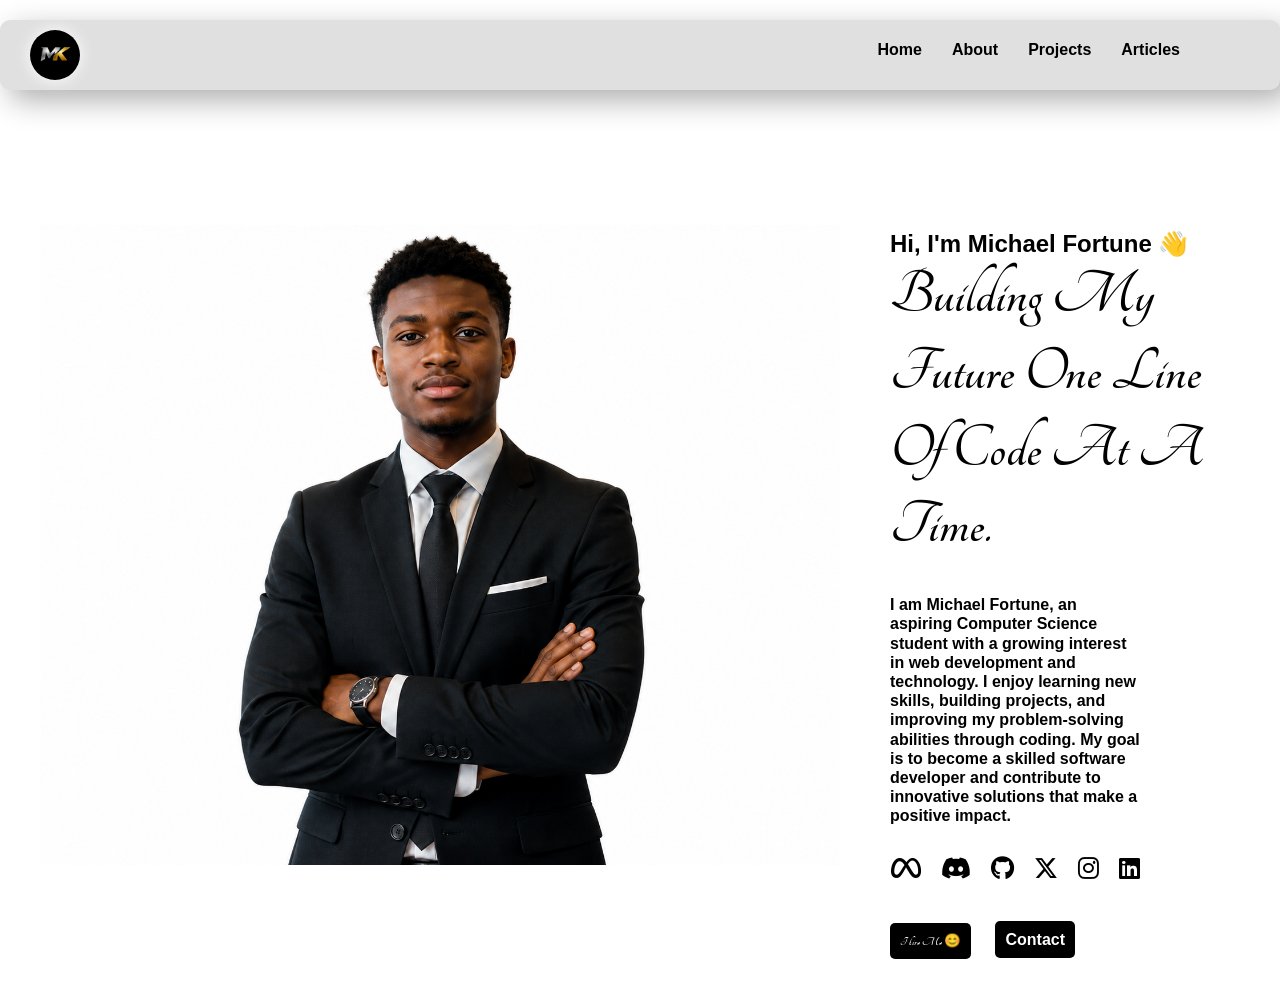
==== index/index.html @ d4b3defd "michael" ====
<!DOCTYPE html>
<html lang="en">
<head>
    <meta charset="UTF-8">
    <meta name="viewport" content="width=device-width, initial-scale=1.0">
    <title>MK</title>
    <link rel="stylesheet" href="styles/Index.css">
    <link rel="stylesheet" href="https://fonts.googleapis.com/css?family=Tangerine">
    <link rel="stylesheet" href="https://cdnjs.cloudflare.com/ajax/libs/font-awesome/6.5.2/css/all.min.css">
    <!-- <style>scroll-behaviour:smooth
    </style> -->
    <!-- <script>script.js</script> -->
</head>
<body>
    <nav>
        <img src="images/mk.png" alt="Logo">
        <!-- <audio id="myAudio" src="chi.mp3" autoplay loop controls></audio> -->
         <ul class="left">
                        <li><a href="/index.html">Home</a></li>            
                        <li><a href="/index3.html">About</a></li>
            <li><a href="/index1.html">Projects</a></li>
            <li><a href="/index4.html">Articles</a></li>
        </ul>
    </nav>
        <section class="hero">
            <img src="images/ct.png" alt="image">
            <div>
                <h2>Hi, I'm Michael Fortune 👋</h2>
            <h1>Building My Future One Line Of Code At A Time.</h1>
            <p>I am Michael Fortune, an aspiring Computer Science student with a growing interest in web development and
                technology. I enjoy learning new skills, building projects, and improving my problem-solving abilities
                through coding.
                My goal is to become a skilled software developer and contribute to innovative solutions that make a
                positive impact.
            </p>
            <ul class="sec">
        <li><i class="fa-brands fa-meta"></i></li></li>
    <li><i class="fa-brands fa-discord"></i></li>
    <li><i class="fa-brands fa-github"></i></li>
        <li><i class="fa-brands fa-x-twitter"></i></li>
    <li><i class="fa-brands fa-instagram"></i></li>
    <li><i class="fa-brands fa-linkedin"></i></li>
</ul>
            <div>
                <button>Hire Me 😊</button> <span><a href="/contact.html">Contact</a></span>
            </div>
            </div>
        </section>
        <!-- <footer> -->
            <!-- <button>Hire Me</button> -->
        <!-- </footer> -->
        <!-- <footer> -->
            <!-- <p>&copy; 2026 M K. All rights reserved.</p> -->
         <!-- </footer> -->

</body>

</html>
---- index/styles/Index.css ----
*{ 
  margin: 0;
  padding: 0;
  box-sizing: border-box;
}
body{
  background-color:#FEFDFD;
  color: black;
  font-family:Verdana, sans-serif;
  /* box-shadow:inset 10px 10px 24px ; */
}
nav{
  margin-top: 20px;
  display: flex;
 justify-content:space-between;
  align-items: center;
  background: #e0e0e0;
border-radius: 10px;
box-shadow: 10px 10px 30px #adadad,
            -20px -20px 40px #ffffff;
}
nav img{
   width: 50px;
    height:auto ;
    background-color: rgb(0, 0, 0);
    border-radius: 50%;
    margin: 10px;
    margin-left: 30px;
     filter: drop-shadow(0 0 8px rgb(255, 255, 255));
    
}
nav .left{
  display: flex;
  justify-content: center;
  align-items: center;
  list-style: none;
  gap: 30px;
  padding-left:100px ;
  font-weight: bolder;
}
nav .left li a{
  transition: 0.3s;
}
nav .left li a{
  color: black;
  text-decoration: none;
}
nav .left li a:hover{
   color: grey;
  cursor: pointer;
}
.hero .sec{
  padding-right: 100px;
  font-size: 1.5rem;
  display: flex;
  justify-content: center;
  align-items: center;
  list-style: none;
  gap: 20px;
margin-top: 30px;
}
.hero .sec li {
  color: black;
}

.hero .sec li i {
  transition: 0.3s ease-in;
}

.hero .sec li i:hover{
  background-color: rgb(1, 7, 12);
  border-radius: 30px;
  /* position: static; */
  color: white;
  padding: 7px;
}
.hero{
    display: flex;
    align-items: center;
    justify-content: center;
    gap: 50px;
    padding: 40px;
}
h2{
  margin-top: 100px;
}

.hero img{
    /* height: 30rem;
    width: 150%; */
    /* margin-left: 200px; */
    width: 500px;
    max-width: 100%;
    height: auto;
}


/* .hero{
    max-width: 600px;
} */
h1{
  display: inline-block;
  line-height: 1.4;
  font-family: 'tangerine', sans-serif;
    /* font-size: 4rem; */
    font-size:clamp(2rem, 5vw, 4rem);
}
.hero p{
    line-height: 1.4;
    /* margin-right: 100px; */
    font-weight: 600;
    /* margin-top: 30px; */
    max-width:600px;
  margin-top:30px;
} 
footer{
  padding-left: 50px;
}
 footer button{
    width: 100px;
    height:6rem ;
    background-color:black;
    border-radius: 50%;
    /* margin: 10px; */
    color: white; 
    font-weight: bold;  
    border: none;
}
.hero button{
  padding: 10px;
  /* width:100px ; */
  margin-top: 20px;
  border-radius: 5px;
  border: none;
  background-color: black;
  color: white;
  font-weight: bold;
  transition: 0.5s;
  margin-top: 40px;
  font-family: 'tangerine', sans-serif;
}
.hero button:hover{
  /* background-color: rgb(30, 29, 29); */
  transform: scale(1.2);
  cursor: pointer;
  color: rgb(255, 255, 255);
}
.hero span{
margin: 20px;
margin-top: 40px;

}
@media (max-width:492px) {
  nav{
   flex-direction: column;
    gap: 15px;
    padding: 15px; ;
    max-width: 100%;
    width: 450px;
  }
  }
  nav .logo{
    display: flex;
    align-items: center;
    justify-content: space-between;
    /* padding-bottom: 20px; */  
  }
  .hero img{
    width: 50rem;
    height: 100%;
  }
  .hero{
    display: flex;
    align-items: center;
    justify-content: center;
    gap: 50px;
    flex-direction: row;
    /* padding: 40px; */
  }
  h1{
    display: flex;
    justify-content: center;
    align-items: center;
    line-height: 1.2;
  }
  .hero p{
    /* display: flex;
    justify-content: center;
    align-items: center; */
    line-height: 1.2;
    margin-right: 100px;
    font-weight: 600;
    margin-top: 30px;
  }
  nav ul{
     display: flex;
     justify-content: center;
     align-items: center;
     display:inline-flex;
     justify-content:center;
     padding-bottom: 10px;
     padding-right: 100px;
    
  }

@media (max-width: 768px){
  .hero{
    flex-direction: column;
    text-align: center;
  }
  .hero img{
    width: 200px;
    height: 200px;
  }
}
@media (prefers-color-scheme: light) {
  body{
    background-color: white;
  }
}
div span a{
  text-decoration: none;
  color: black;
  font-weight: bold;
  background-color: black;
  color: white;
  padding: 10px;
  border-radius: 5px;
}
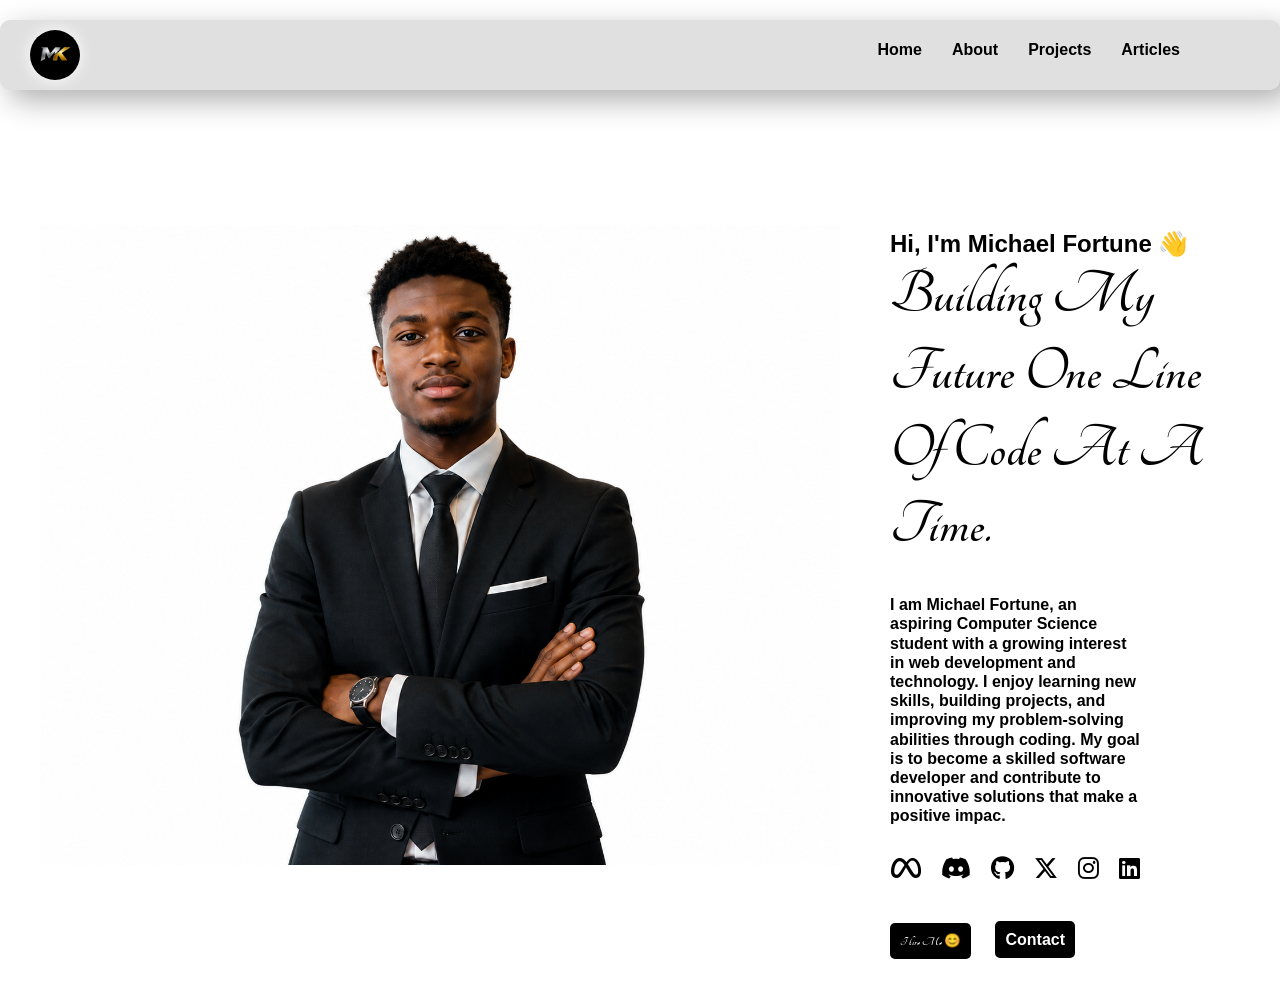
==== commit d4e3be51: "michael" ====
--- a/index/index.html
+++ b/index/index.html
@@ -31,7 +31,7 @@
                 technology. I enjoy learning new skills, building projects, and improving my problem-solving abilities
                 through coding.
                 My goal is to become a skilled software developer and contribute to innovative solutions that make a
-                positive impact.
+                positive impac.
             </p>
             <ul class="sec">
         <li><i class="fa-brands fa-meta"></i></li></li>
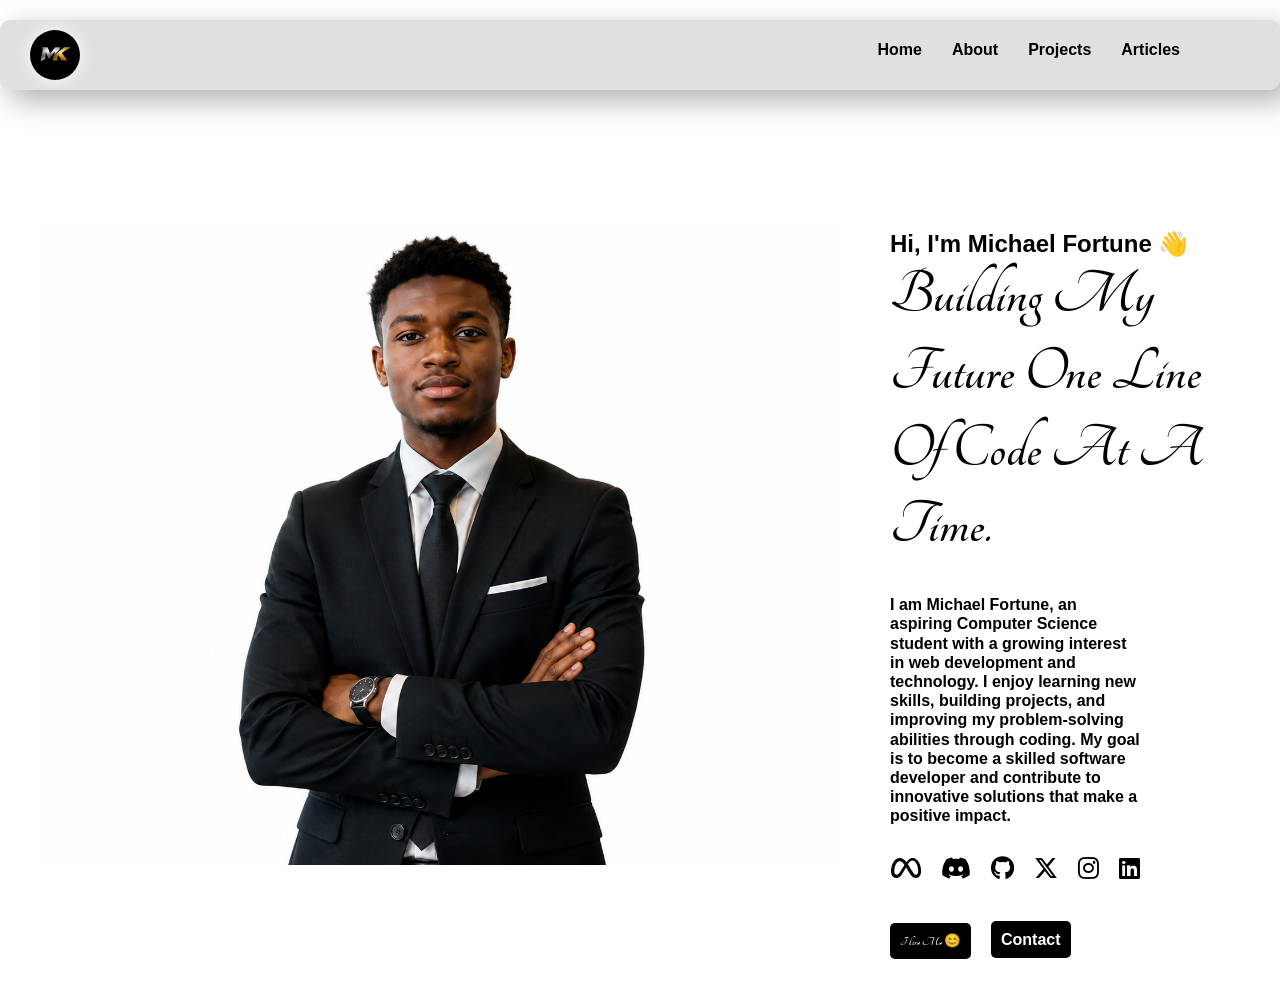
==== commit 4e8a7b93: "michael" ====
--- a/index/index.html
+++ b/index/index.html
@@ -31,7 +31,7 @@
                 technology. I enjoy learning new skills, building projects, and improving my problem-solving abilities
                 through coding.
                 My goal is to become a skilled software developer and contribute to innovative solutions that make a
-                positive impac.
+                positive impact.
             </p>
             <ul class="sec">
         <li><i class="fa-brands fa-meta"></i></li></li>
@@ -42,7 +42,7 @@
     <li><i class="fa-brands fa-linkedin"></i></li>
 </ul>
             <div>
-                <button>Hire Me 😊</button> <span><a href="/contact.html">Contact</a></span>
+                <button>Hire Me 😊</button><span><a href="index2.html">Contact</a></span>
             </div>
             </div>
         </section>
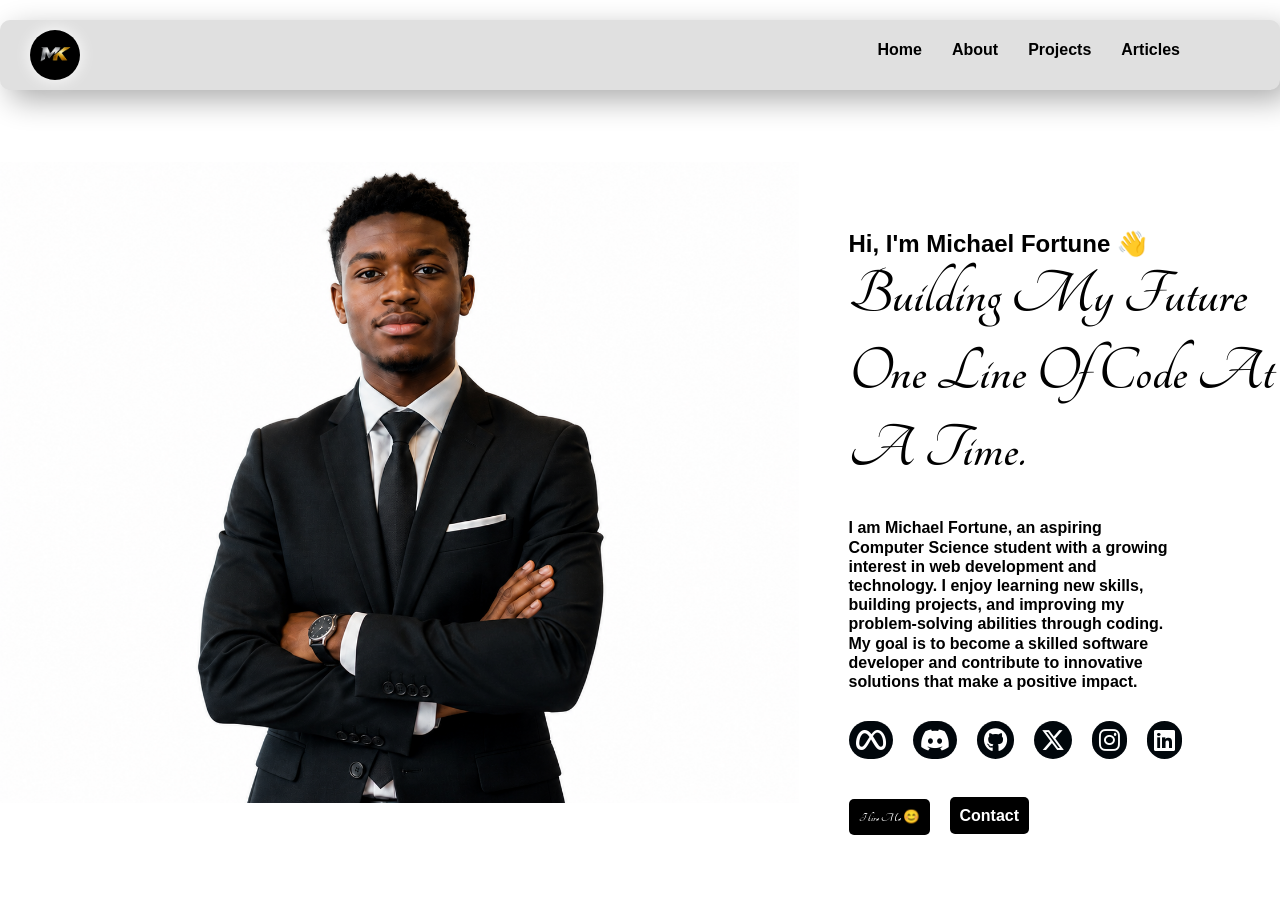
==== commit 0ff43597: "michael" ====
--- a/index/index.html
+++ b/index/index.html
@@ -16,10 +16,10 @@
         <img src="images/mk.png" alt="Logo">
         <!-- <audio id="myAudio" src="chi.mp3" autoplay loop controls></audio> -->
          <ul class="left">
-                        <li><a href="/index.html">Home</a></li>            
-                        <li><a href="/index3.html">About</a></li>
-            <li><a href="/index1.html">Projects</a></li>
-            <li><a href="/index4.html">Articles</a></li>
+                        <li><a href="index.html">Home</a></li>            
+                        <li><a href="index3.html">About</a></li>
+            <li><a href="index1.html">Projects</a></li>
+            <li><a href="index4.html">Articles</a></li>
         </ul>
     </nav>
         <section class="hero">
--- a/index/styles/Index.css
+++ b/index/styles/Index.css
@@ -60,19 +60,19 @@
 margin-top: 30px;
 }
 .hero .sec li {
-  color: black;
-}
-
-.hero .sec li i {
-  transition: 0.3s ease-in;
-}
-
-.hero .sec li i:hover{
+  color: white;
+  padding: 7px;
   background-color: rgb(1, 7, 12);
   border-radius: 30px;
-  /* position: static; */
-  color: white;
-  padding: 7px;
+  display: flex;
+  justify-content: center;
+  align-items: center;
+  transition: 0.5s;
+}
+
+
+.hero .sec li:hover{
+transform: scale(1.4);
 }
 .hero{
     display: flex;
@@ -203,14 +203,40 @@
     
   }
 
-@media (max-width: 768px){
+@media (max-width: 500px){
+  nav{
+    margin-left: 33px;
+    flex-direction: row;
+    display: flex;
+    justify-content: center;
+    align-items: center;
+
+  }
+  nav .left{
+  font-size: 20px;
+  display: flex;
+  justify-content: center;
+  }
+  nav .logo{
+    display: flex;
+    justify-content: flex-start;
+    align-self: flex-start;
+  }
+
   .hero{
-    flex-direction: column;
-    text-align: center;
+    display: flex;
+    justify-content: center;
+    align-items: center;
+    margin: auto;
   }
   .hero img{
-    width: 200px;
-    height: 200px;
+    width: 400px;
+    height: 300px;
+    display: flex;
+    padding-left: 30px;
+  }
+  .hero p{
+     display: inline-block
   }
 }
 @media (prefers-color-scheme: light) {
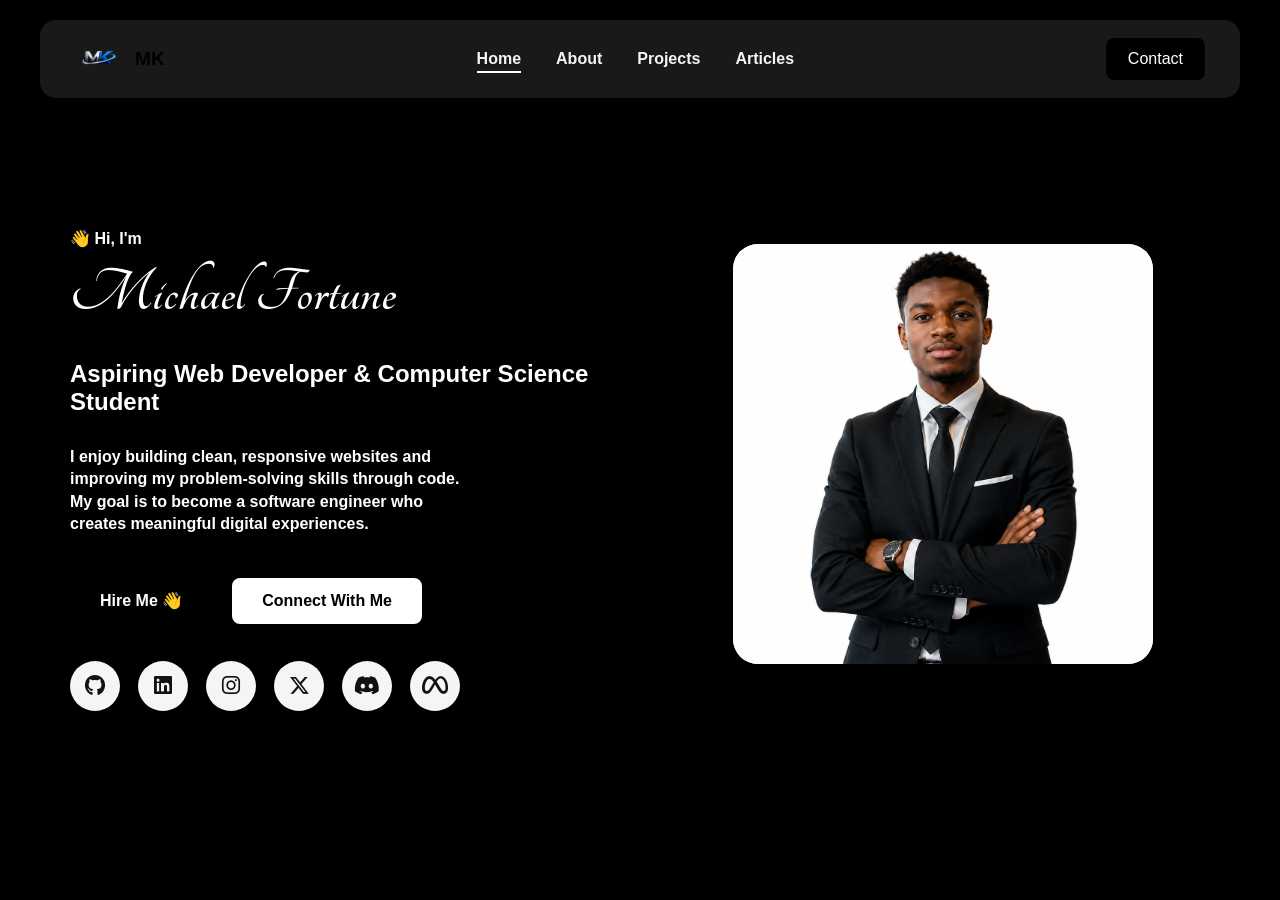
==== commit 24684a05: "michael" ====
--- a/index/index.html
+++ b/index/index.html
@@ -12,47 +12,73 @@
     <!-- <script>script.js</script> -->
 </head>
 <body>
-    <nav>
-        <img src="images/mk.png" alt="Logo">
-        <!-- <audio id="myAudio" src="chi.mp3" autoplay loop controls></audio> -->
-         <ul class="left">
-                        <li><a href="index.html">Home</a></li>            
-                        <li><a href="index3.html">About</a></li>
-            <li><a href="index1.html">Projects</a></li>
-            <li><a href="index4.html">Articles</a></li>
-        </ul>
-    </nav>
-        <section class="hero">
-            <img src="images/ct.png" alt="image">
-            <div>
-                <h2>Hi, I'm Michael Fortune 👋</h2>
-            <h1>Building My Future One Line Of Code At A Time.</h1>
-            <p>I am Michael Fortune, an aspiring Computer Science student with a growing interest in web development and
-                technology. I enjoy learning new skills, building projects, and improving my problem-solving abilities
-                through coding.
-                My goal is to become a skilled software developer and contribute to innovative solutions that make a
-                positive impact.
-            </p>
-            <ul class="sec">
-        <li><i class="fa-brands fa-meta"></i></li></li>
-    <li><i class="fa-brands fa-discord"></i></li>
-    <li><i class="fa-brands fa-github"></i></li>
-        <li><i class="fa-brands fa-x-twitter"></i></li>
-    <li><i class="fa-brands fa-instagram"></i></li>
-    <li><i class="fa-brands fa-linkedin"></i></li>
+   <nav class="navbar">
+
+    <a href="index.html" class="logo">
+        <img src="images/mk2.png" alt="MK Logo">
+        <span>MK</span>
+    </a>
+
+    <ul class="nav-links">
+        <li><a href="index.html" class="active">Home</a></li>
+        <li><a href="index3.html">About</a></li>
+        <li><a href="index1.html">Projects</a></li>
+        <li><a href="index4.html">Articles</a></li>
+    </ul>
+
+    <a href="index2.html" class="nav-btn">
+        Contact
+    </a>
+
+</nav>
+       <section class="hero">
+
+    <div class="hero-content">
+
+        <p class="greeting">👋 Hi, I'm</p>
+
+        <h1>Michael Fortune</h1>
+
+        <h2>Aspiring Web Developer & Computer Science Student</h2>
+
+        <p class="description">
+            I enjoy building clean, responsive websites and improving my
+            problem-solving skills through code. My goal is to become a
+            software engineer who creates meaningful digital experiences.
+        </p>
+
+        <div class="hero-buttons">
+    <a href="index2.html" class="btn btn-primary">
+        Hire Me 👋
+    </a>
+
+    <a href="index2.html" class="btn btn-outline">
+        Connect With Me
+    </a>
+</div>
+
+      <ul class="social-links">
+    <li><a href="#"><i class="fa-brands fa-github"></i></a></li>
+    <li><a href="#"><i class="fa-brands fa-linkedin"></i></a></li>
+    <li><a href="#"><i class="fa-brands fa-instagram"></i></a></li>
+    <li><a href="#"><i class="fa-brands fa-x-twitter"></i></a></li>
+    <li><a href="#"><i class="fa-brands fa-discord"></i></a></li>
+    <li><a href="#"><i class="fa-brands fa-meta"></i></a></li>
 </ul>
-            <div>
-                <button>Hire Me 😊</button><span><a href="index2.html">Contact</a></span>
-            </div>
-            </div>
-        </section>
-        <!-- <footer> -->
-            <!-- <button>Hire Me</button> -->
-        <!-- </footer> -->
-        <!-- <footer> -->
-            <!-- <p>&copy; 2026 M K. All rights reserved.</p> -->
-         <!-- </footer> -->
 
+    </div>
+
+    <div class="hero-image">
+
+        <div class="image-card">
+            <img src="images/ct.png" alt="Michael Fortune">
+        </div>
+
+    </div>
+
+</section>
+
+</section>
 </body>
 
 </html>
--- a/index/styles/Index.css
+++ b/index/styles/Index.css
@@ -4,245 +4,296 @@
   box-sizing: border-box;
 }
 body{
-  background-color:#FEFDFD;
-  color: black;
+  background-color: black;
+  color: white;
   font-family:Verdana, sans-serif;
-  /* box-shadow:inset 10px 10px 24px ; */
-}
-nav{
+}
+.navbar{
+    max-width:1200px;
+    margin:20px auto;
+    padding:15px 35px;
+
+    display:flex;
+    justify-content:space-between;
+    align-items:center;
+
+    background:rgb(26, 25, 25);
+    border-radius:16px;
+    box-shadow:0 8px 25px rgba(0,0,0,.08);
+
+}
+
+.logo{
+    display:flex;
+    align-items:center;
+    gap:12px;
+
+    text-decoration:none;
+    color:black;
+    font-weight:bold;
+
+    font-size:1.2rem;
+
+}
+
+.logo img{
+    width:48px;
+    height:48px;
+    border-radius:50%;
+
+}
+
+.nav-links{
+    display:flex;
+    gap:35px;
+}
+
+.nav-links li {
+  list-style: none;
+}
+
+
+.nav-links a{
+    text-decoration:none;
+    color:#f5f5f5;
+    font-weight:600;
+
+    transition:.3s;
+}
+
+.nav-links li a:hover{
+
+    color:blanchedalmond;
+
+}
+
+.nav-btn{
+    text-decoration:none;
+    color:white;
+    background:black;
+
+    padding:12px 22px;
+    border-radius:8px;
+    transition:.3s;
+
+}
+
+.nav-btn:hover{
+
+    transform:translateY(-2px);
+
+}
+
+.active{
+
+    color:black;
+
+    position:relative;
+
+}
+
+.active::after{
+    content:"";
+    position:absolute;
+    left:0;
+
+    bottom:-6px;
+    width:100%;
+    height:2px;
+
+    background:white
+
+}
+
+.hero{
+    max-width:1200px;
+    margin:auto;
+
+    display:flex;
+    justify-content:space-between;
+    align-items:center;
+
+    gap:70px;
+    padding:80px 30px;
+}
+
+.hero-content{
+    flex:1;
+}
+
+.hero-image{
+    flex:1;
+
+    display:flex;
+    justify-content:center;
+}
+
+.image-card{
+
+    width:420px;
+    height:420px;
+
+    border-radius:25px;
+
+    overflow:hidden;
+
+    background:#f8f8f8;
+
+    box-shadow:0 20px 50px rgba(0,0,0,.12);
+
+}
+
+.image-card img{
+
+    width:100%;
+    height:100%;
+
+    object-fit:cover;
+
+}
+.social-links{
+    display:flex;
+    align-items:center;
+    gap:18px;
+    list-style:none;
+    margin-top:35px;
+    padding:0;
+}
+
+.social-links a{
+    width:50px;
+    height:50px;
+
+    display:flex;
+    justify-content:center;
+    align-items:center;
+
+    border-radius:50%;
+    background:#f5f5f5;
+    color:#111;
+
+    text-decoration:none;
+    font-size:1.3rem;
+    transition:.3s ease;
+
+    box-shadow:0 8px 20px rgba(0,0,0,.08);
+}
+
+.social-links a:hover{
+    background:black;
+    color:white;
+    transform:translateY(-6px);
+
+    box-shadow:0 15px 25px rgba(0,0,0,.2);
+
+}
+
+
+h2{
   margin-top: 20px;
-  display: flex;
- justify-content:space-between;
-  align-items: center;
-  background: #e0e0e0;
-border-radius: 10px;
-box-shadow: 10px 10px 30px #adadad,
-            -20px -20px 40px #ffffff;
-}
-nav img{
-   width: 50px;
-    height:auto ;
-    background-color: rgb(0, 0, 0);
-    border-radius: 50%;
-    margin: 10px;
-    margin-left: 30px;
-     filter: drop-shadow(0 0 8px rgb(255, 255, 255));
-    
-}
-nav .left{
-  display: flex;
-  justify-content: center;
-  align-items: center;
-  list-style: none;
-  gap: 30px;
-  padding-left:100px ;
-  font-weight: bolder;
-}
-nav .left li a{
-  transition: 0.3s;
-}
-nav .left li a{
-  color: black;
-  text-decoration: none;
-}
-nav .left li a:hover{
-   color: grey;
-  cursor: pointer;
-}
-.hero .sec{
-  padding-right: 100px;
-  font-size: 1.5rem;
-  display: flex;
-  justify-content: center;
-  align-items: center;
-  list-style: none;
-  gap: 20px;
-margin-top: 30px;
-}
-.hero .sec li {
-  color: white;
-  padding: 7px;
-  background-color: rgb(1, 7, 12);
-  border-radius: 30px;
-  display: flex;
-  justify-content: center;
-  align-items: center;
-  transition: 0.5s;
-}
-
-
-.hero .sec li:hover{
-transform: scale(1.4);
-}
-.hero{
-    display: flex;
-    align-items: center;
-    justify-content: center;
-    gap: 50px;
-    padding: 40px;
-}
-h2{
-  margin-top: 100px;
-}
-
-.hero img{
-    /* height: 30rem;
-    width: 150%; */
-    /* margin-left: 200px; */
-    width: 500px;
-    max-width: 100%;
-    height: auto;
-}
-
-
-/* .hero{
-    max-width: 600px;
-} */
+}
+
+.contact-btn{
+
+    text-decoration:none;
+    background:black;
+    color:white;
+
+    padding:10px 18px;
+    border-radius:6px;
+    font-weight:bold;
+
+}
+
+
+
 h1{
   display: inline-block;
   line-height: 1.4;
   font-family: 'tangerine', sans-serif;
-    /* font-size: 4rem; */
     font-size:clamp(2rem, 5vw, 4rem);
 }
 .hero p{
     line-height: 1.4;
-    /* margin-right: 100px; */
     font-weight: 600;
-    /* margin-top: 30px; */
-    max-width:600px;
+    max-width:400px;
   margin-top:30px;
 } 
-footer{
-  padding-left: 50px;
-}
- footer button{
-    width: 100px;
-    height:6rem ;
-    background-color:black;
-    border-radius: 50%;
-    /* margin: 10px; */
-    color: white; 
-    font-weight: bold;  
-    border: none;
-}
-.hero button{
-  padding: 10px;
-  /* width:100px ; */
-  margin-top: 20px;
-  border-radius: 5px;
-  border: none;
-  background-color: black;
-  color: white;
-  font-weight: bold;
-  transition: 0.5s;
-  margin-top: 40px;
-  font-family: 'tangerine', sans-serif;
-}
-.hero button:hover{
-  /* background-color: rgb(30, 29, 29); */
-  transform: scale(1.2);
-  cursor: pointer;
-  color: rgb(255, 255, 255);
-}
-.hero span{
-margin: 20px;
-margin-top: 40px;
-
-}
-@media (max-width:492px) {
-  nav{
-   flex-direction: column;
-    gap: 15px;
-    padding: 15px; ;
-    max-width: 100%;
-    width: 450px;
-  }
-  }
-  nav .logo{
-    display: flex;
-    align-items: center;
-    justify-content: space-between;
-    /* padding-bottom: 20px; */  
-  }
-  .hero img{
-    width: 50rem;
-    height: 100%;
-  }
-  .hero{
-    display: flex;
-    align-items: center;
-    justify-content: center;
-    gap: 50px;
-    flex-direction: row;
-    /* padding: 40px; */
-  }
-  h1{
-    display: flex;
-    justify-content: center;
-    align-items: center;
-    line-height: 1.2;
-  }
-  .hero p{
-    /* display: flex;
-    justify-content: center;
-    align-items: center; */
-    line-height: 1.2;
-    margin-right: 100px;
-    font-weight: 600;
-    margin-top: 30px;
-  }
-  nav ul{
-     display: flex;
-     justify-content: center;
-     align-items: center;
-     display:inline-flex;
-     justify-content:center;
-     padding-bottom: 10px;
-     padding-right: 100px;
-    
-  }
-
-@media (max-width: 500px){
-  nav{
-    margin-left: 33px;
-    flex-direction: row;
-    display: flex;
-    justify-content: center;
-    align-items: center;
-
-  }
-  nav .left{
-  font-size: 20px;
-  display: flex;
-  justify-content: center;
-  }
-  nav .logo{
-    display: flex;
-    justify-content: flex-start;
-    align-self: flex-start;
-  }
-
-  .hero{
-    display: flex;
-    justify-content: center;
-    align-items: center;
-    margin: auto;
-  }
-  .hero img{
-    width: 400px;
-    height: 300px;
-    display: flex;
-    padding-left: 30px;
-  }
-  .hero p{
-     display: inline-block
-  }
-}
-@media (prefers-color-scheme: light) {
-  body{
-    background-color: white;
-  }
+.hero-buttons{
+    display:flex;
+    align-items:center;
+    gap:18px;
+    margin-top:40px;
+}
+
+.btn{
+    text-decoration:none;
+    padding:14px 30px;
+    border-radius:10px;
+    font-weight:600;
+    transition:.3s ease;
+    display:inline-block;
+}
+
+.btn-primary{
+    background:black;
+    color:white;
+}
+
+.btn-primary:hover{
+    background:#222;
+    transform:translateY(-3px);
+    box-shadow:0 12px 25px rgba(0,0,0,.2);
+}
+
+.btn-outline{
+    border:2px solid black;
+    color:black;
+    background:white;
+}
+
+.btn-outline:hover{
+    background:black;
+    color:white;
+    transform:translateY(-3px);
+}
+@media (max-width:500px){
+
+nav{
+    flex-direction:column;
+    gap:15px;
+    padding:15px;
+}
+
+nav .left{
+    flex-direction:column;
+    gap:15px;
+    padding:0;
+}
+
+.hero{
+    flex-direction:column;
+    text-align:center;
+    padding:20px;
+}
+
+.hero img{
+    width:100%;
+    max-width:300px;
+    height:auto;
+}
+
+.hero p{
+    margin:20px auto;
+    max-width:90%;
+}
+
+.hero .sec{
+    padding:0;
+    justify-content:center;
+    flex-wrap:wrap;
+}
+
 }
 div span a{
   text-decoration: none;
@@ -252,4 +303,45 @@
   color: white;
   padding: 10px;
   border-radius: 5px;
+}
+@media (max-width:768px){
+
+.hero-buttons{
+    justify-content:center;
+    flex-wrap:wrap;
+}
+
+.btn{
+    width:180px;
+    text-align:center;
+}
+
+.hero{
+
+    flex-direction:column-reverse;
+
+    text-align:center;
+
+    padding:50px 20px;
+
+}
+
+.image-card{
+
+    width:280px;
+    height:280px;
+
+}
+
+.hero-buttons{
+
+    justify-content:center;
+
+}
+
+.socials{
+
+    justify-content:center;
+
+}
 }
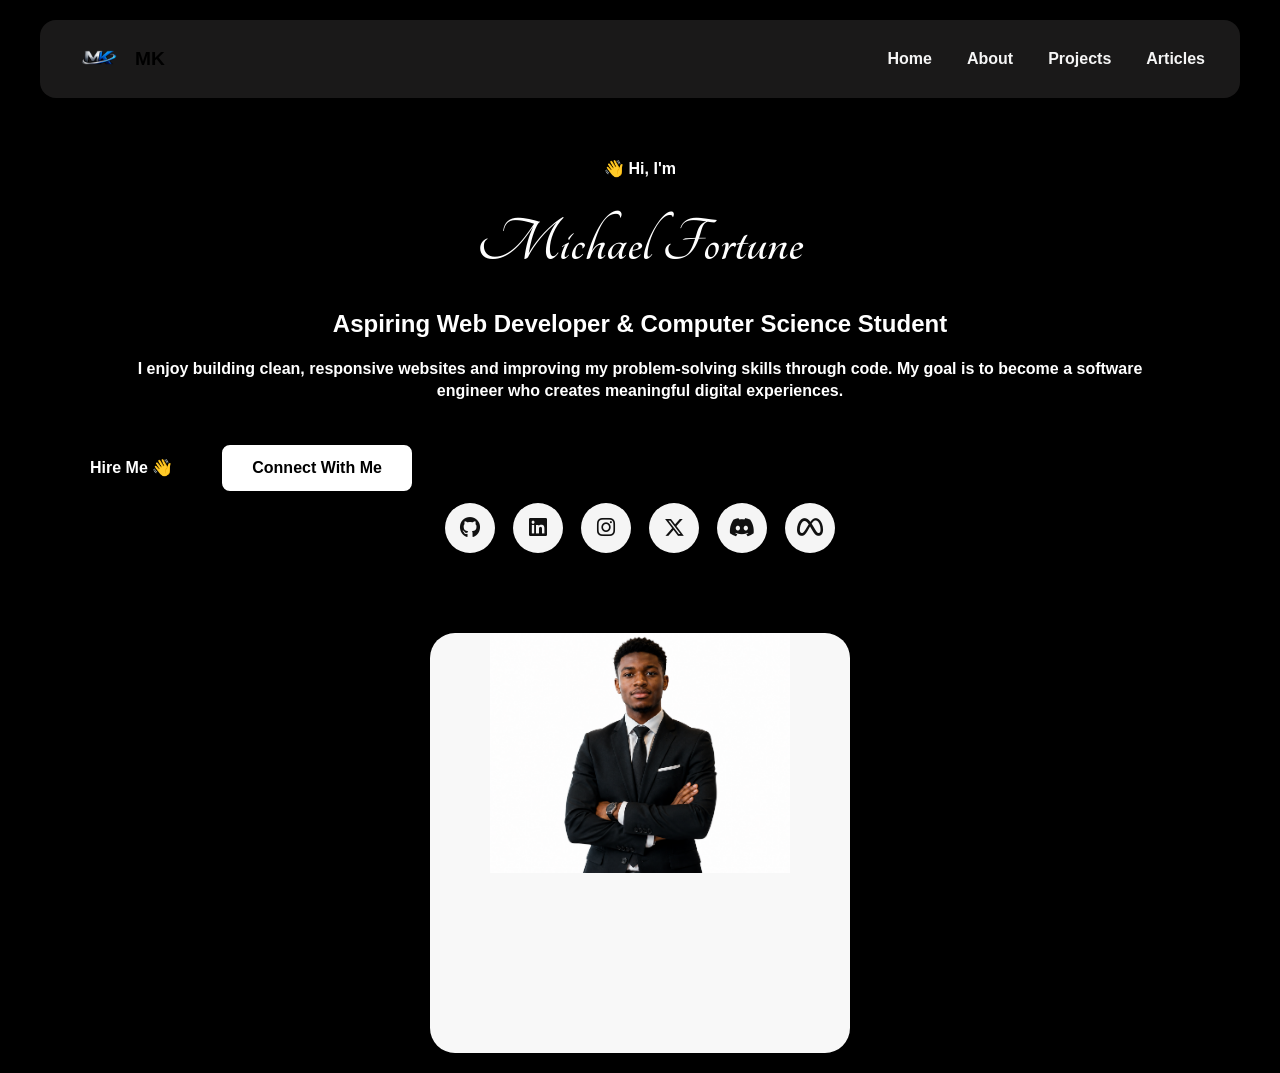
==== commit cb487167: "michael" ====
--- a/index/index.html
+++ b/index/index.html
@@ -7,38 +7,31 @@
     <link rel="stylesheet" href="styles/Index.css">
     <link rel="stylesheet" href="https://fonts.googleapis.com/css?family=Tangerine">
     <link rel="stylesheet" href="https://cdnjs.cloudflare.com/ajax/libs/font-awesome/6.5.2/css/all.min.css">
-    <!-- <style>scroll-behaviour:smooth
-    </style> -->
-    <!-- <script>script.js</script> -->
 </head>
 <body>
    <nav class="navbar">
 
-    <a href="index.html" class="logo">
+    <a href="#" class="logo">
         <img src="images/mk2.png" alt="MK Logo">
         <span>MK</span>
     </a>
 
-    <ul class="nav-links">
-        <li><a href="index.html" class="active">Home</a></li>
+    <ul class="nav-links" id="navLinks">
+        <li><a href="index.html">Home</a></li>
         <li><a href="index3.html">About</a></li>
         <li><a href="index1.html">Projects</a></li>
         <li><a href="index4.html">Articles</a></li>
     </ul>
 
-    <a href="index2.html" class="nav-btn">
-        Contact
-    </a>
+    <div class="menu" id="menu">
+        <i class="fa-solid fa-bars"></i>
+    </div>
 
 </nav>
        <section class="hero">
-
     <div class="hero-content">
-
         <p class="greeting">👋 Hi, I'm</p>
-
         <h1>Michael Fortune</h1>
-
         <h2>Aspiring Web Developer & Computer Science Student</h2>
 
         <p class="description">
@@ -79,6 +72,8 @@
 </section>
 
 </section>
+
+<script src="script.js"></script>
 </body>
 
 </html>
--- a/index/styles/Index.css
+++ b/index/styles/Index.css
@@ -102,6 +102,16 @@
     height:2px;
 
     background:white
+
+}
+
+.menu{
+
+    display:none;
+
+    font-size:1.6rem;
+
+    cursor:pointer;
 
 }
 
@@ -257,24 +267,49 @@
     color:white;
     transform:translateY(-3px);
 }
-@media (max-width:500px){
-
-nav{
+@media (max-width:768px){
+
+
+}
+/* Phones */
+@media (max-width: 480px) {
+.menu{
+
+    display:block;
+
+}
+
+.nav-links{
+    position:absolute;
+    top:85px;
+    left:0;
+
+    width:100%;
+    background:white;
     flex-direction:column;
-    gap:15px;
-    padding:15px;
-}
-
-nav .left{
-    flex-direction:column;
-    gap:15px;
-    padding:0;
+
+    align-items:center;
+    gap:25px;
+    padding:30px 0;
+
+    display:none;
+    box-shadow:0 10px 25px rgba(0,0,0,.08);
+
+}
+
+.nav-links.active{
+
+    display:flex;
+
+}
+
 }
 
 .hero{
     flex-direction:column;
     text-align:center;
     padding:20px;
+    text-align: center;
 }
 
 .hero img{
@@ -288,24 +323,17 @@
     max-width:90%;
 }
 
-.hero .sec{
-    padding:0;
+
+.social-links{
+    margin:10px;
     justify-content:center;
     flex-wrap:wrap;
-}
-
-}
-div span a{
-  text-decoration: none;
-  color: black;
-  font-weight: bold;
-  background-color: black;
-  color: white;
-  padding: 10px;
-  border-radius: 5px;
-}
-@media (max-width:768px){
-
+    margin-top: 10px;
+}
+
+
+/* Tablets */
+@media (max-width: 768px) {
 .hero-buttons{
     justify-content:center;
     flex-wrap:wrap;
@@ -317,11 +345,8 @@
 }
 
 .hero{
-
     flex-direction:column-reverse;
-
     text-align:center;
-
     padding:50px 20px;
 
 }
@@ -344,4 +369,9 @@
     justify-content:center;
 
 }
+}
+
+/* Small laptops */
+@media (max-width: 1024px) {
+
 }
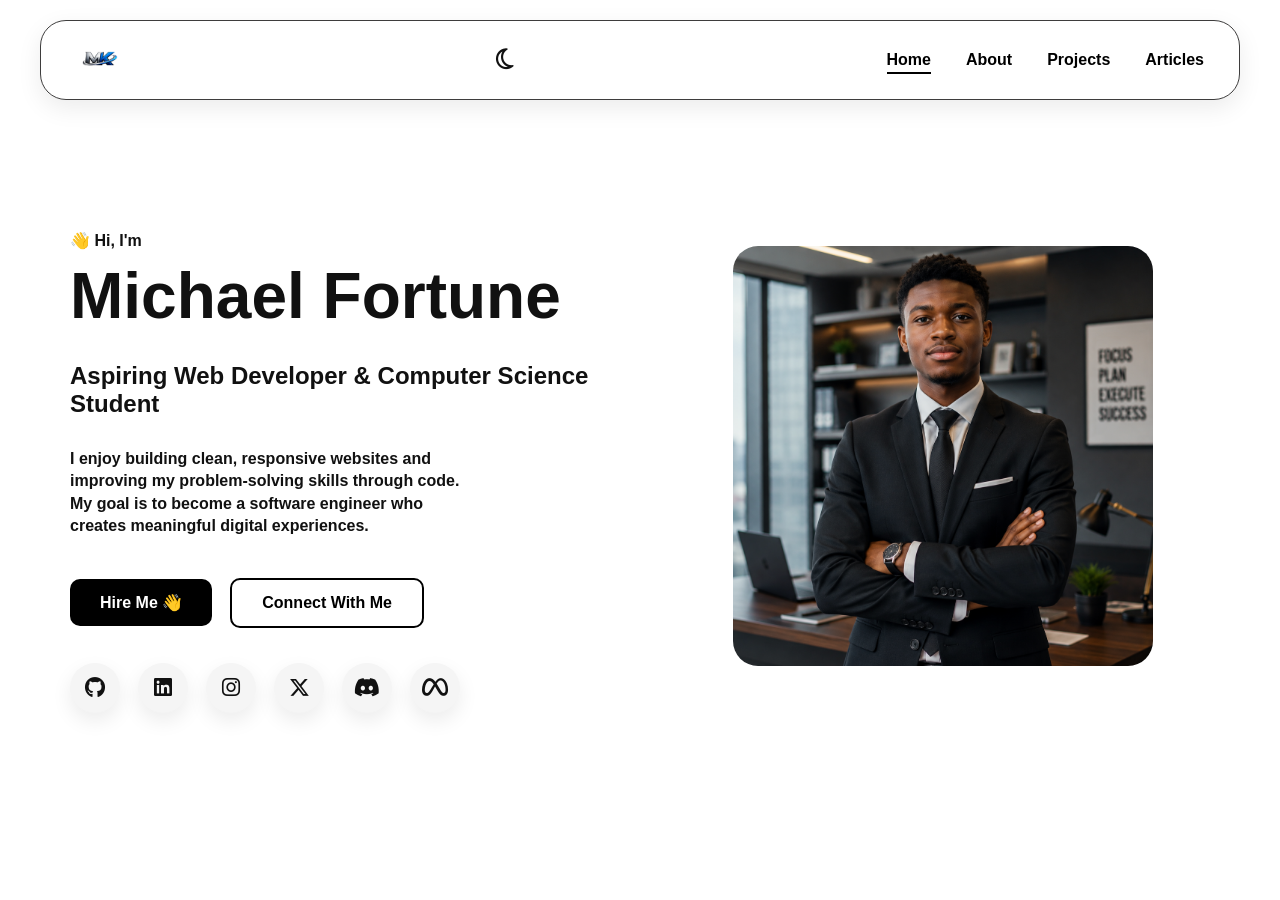
==== commit 3e0a8f9b: "michael" ====
--- a/index/index.html
+++ b/index/index.html
@@ -13,11 +13,12 @@
 
     <a href="#" class="logo">
         <img src="images/mk2.png" alt="MK Logo">
-        <span>MK</span>
     </a>
-
+<button id="lightdarkbtn">
+    <i class="fa-regular fa-moon"></i>
+</button>
     <ul class="nav-links" id="navLinks">
-        <li><a href="index.html">Home</a></li>
+        <li><a href="index.html" class="active">Home</a></li>
         <li><a href="index3.html">About</a></li>
         <li><a href="index1.html">Projects</a></li>
         <li><a href="index4.html">Articles</a></li>
@@ -64,12 +65,10 @@
     <div class="hero-image">
 
         <div class="image-card">
-            <img src="images/ct.png" alt="Michael Fortune">
+            <img src="images/chat.png" alt="Michael Fortune">
         </div>
 
     </div>
-
-</section>
 
 </section>
 
--- a/index/styles/Index.css
+++ b/index/styles/Index.css
@@ -4,9 +4,17 @@
   box-sizing: border-box;
 }
 body{
-  background-color: black;
-  color: white;
   font-family:Verdana, sans-serif;
+    background:#ffffff;
+    color:#111;
+    transition:.4s;
+
+
+}
+
+body.dark-mode{
+    background:#111;
+    color:white;
 }
 .navbar{
     max-width:1200px;
@@ -17,9 +25,15 @@
     justify-content:space-between;
     align-items:center;
 
-    background:rgb(26, 25, 25);
-    border-radius:16px;
+    border-radius:26px;
     box-shadow:0 8px 25px rgba(0,0,0,.08);
+    border: 0.5px solid rgb(62, 61, 61);
+    
+}
+
+body.dark-mode .navbar{
+
+    background:#1f1f1f;
 
 }
 
@@ -35,6 +49,7 @@
     font-size:1.2rem;
 
 }
+
 
 .logo img{
     width:48px;
@@ -52,41 +67,50 @@
   list-style: none;
 }
 
-
+.sun{
+    display:none;
+}
+
+body.dark-mode .moon{
+    display:none;
+}
+
+body.dark-mode .sun{
+    display:inline-block;
+}
+
+body.dark-mode .moon{
+    display:none;
+}
+
+body.dark-mode .sun{
+    display:inline;
+}
+
+
+.hidden{
+    display:none;
+}
 .nav-links a{
+    color: black;
     text-decoration:none;
-    color:#f5f5f5;
     font-weight:600;
 
     transition:.3s;
 }
 
+body.dark-mode .nav-links a{
+
+    color:white;
+
+}
 .nav-links li a:hover{
 
     color:blanchedalmond;
 
 }
 
-.nav-btn{
-    text-decoration:none;
-    color:white;
-    background:black;
-
-    padding:12px 22px;
-    border-radius:8px;
-    transition:.3s;
-
-}
-
-.nav-btn:hover{
-
-    transform:translateY(-2px);
-
-}
-
 .active{
-
-    color:black;
 
     position:relative;
 
@@ -101,19 +125,51 @@
     width:100%;
     height:2px;
 
-    background:white
-
-}
+    background:black;
+
+}
+
+body.dark-mode .active::after{
+
+    background:white;
+
+}
+
 
 .menu{
 
     display:none;
-
+     color: white;
     font-size:1.6rem;
 
     cursor:pointer;
 
 }
+
+#lightdarkbtn{
+    background: transparent;
+    border: none;
+    cursor: pointer;
+    font-size: 1.5rem;
+    color: inherit;
+    transition: 0.3s ease;
+}
+
+#lightdarkbtn:hover{
+    transform: rotate(20deg) scale(1.1);
+ }
+
+body.dark-mode .menu{
+
+    color:white;
+
+} 
+body:not(.dark-mode) .menu{
+
+    color:black;
+
+} 
+
 
 .hero{
     max-width:1200px;
@@ -147,11 +203,11 @@
 
     overflow:hidden;
 
-    background:#f8f8f8;
-
-    box-shadow:0 20px 50px rgba(0,0,0,.12);
-
-}
+    /* background:#f8f8f8; */
+
+    /* box-shadow:0 20px 50px rgba(0,0,0,.12); */
+
+} 
 
 .image-card img{
 
@@ -220,7 +276,6 @@
 h1{
   display: inline-block;
   line-height: 1.4;
-  font-family: 'tangerine', sans-serif;
     font-size:clamp(2rem, 5vw, 4rem);
 }
 .hero p{
@@ -249,6 +304,12 @@
     background:black;
     color:white;
 }
+body.dark-mode .btn-primary{
+
+    background:white;
+    color:black;
+
+}
 
 .btn-primary:hover{
     background:#222;
@@ -262,15 +323,20 @@
     background:white;
 }
 
+body.dark-mode .btn-outline{
+
+    border:2px solid white;
+    color:white;
+    background:transparent;
+
+}
+
 .btn-outline:hover{
     background:black;
     color:white;
     transform:translateY(-3px);
 }
-@media (max-width:768px){
-
-
-}
+
 /* Phones */
 @media (max-width: 480px) {
 .menu{
@@ -281,27 +347,33 @@
 
 .nav-links{
     position:absolute;
-    top:85px;
+    top:95px;
     left:0;
 
     width:100%;
-    background:white;
+    max-width:320px;
     flex-direction:column;
 
-    align-items:center;
+    align-items:left;
     gap:25px;
-    padding:30px 0;
+    padding:30px;
 
     display:none;
     box-shadow:0 10px 25px rgba(0,0,0,.08);
-
-}
+    border: 0.5px solid;
+
+    border-radius: 10px;
+    margin: 20px;
+
+     background: rgba(255,255,255,0.1);
+    backdrop-filter: blur(3px);
+
+}
+
 
 .nav-links.active{
 
     display:flex;
-
-}
 
 }
 
@@ -315,7 +387,7 @@
 .hero img{
     width:100%;
     max-width:300px;
-    height:auto;
+
 }
 
 .hero p{
@@ -330,6 +402,9 @@
     flex-wrap:wrap;
     margin-top: 10px;
 }
+
+}
+
 
 
 /* Tablets */
@@ -369,6 +444,9 @@
     justify-content:center;
 
 }
+.social-links{
+
+}
 }
 
 /* Small laptops */
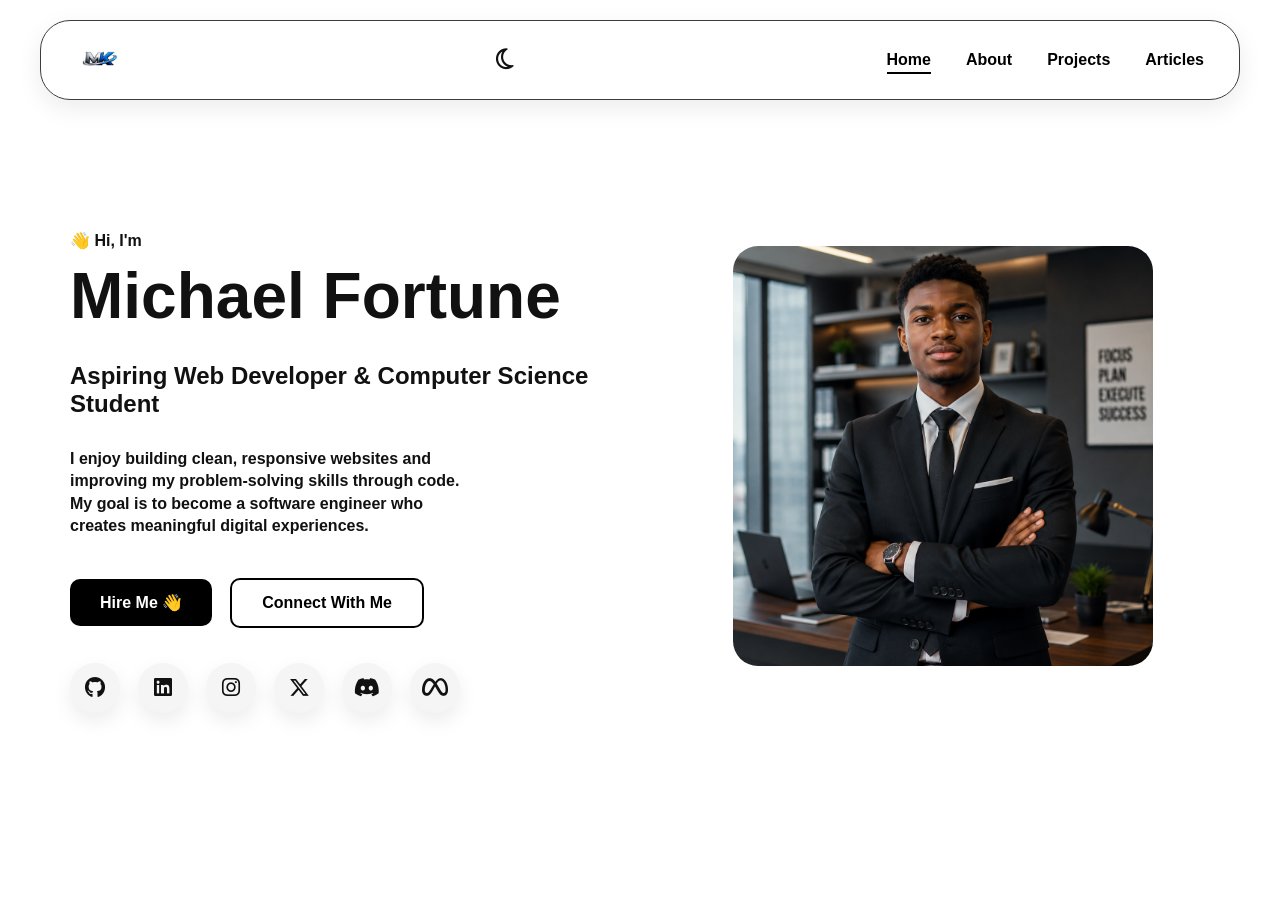
==== commit 1874d1f0: "michael" ====
--- a/index/index.html
+++ b/index/index.html
@@ -14,7 +14,7 @@
     <a href="#" class="logo">
         <img src="images/mk2.png" alt="MK Logo">
     </a>
-<button id="lightdarkbtn">
+<button type="button" id="lightdarkbtn">
     <i class="fa-regular fa-moon"></i>
 </button>
     <ul class="nav-links" id="navLinks">
--- a/index/styles/Index.css
+++ b/index/styles/Index.css
@@ -25,7 +25,7 @@
     justify-content:space-between;
     align-items:center;
 
-    border-radius:26px;
+    border-radius:30px;
     box-shadow:0 8px 25px rgba(0,0,0,.08);
     border: 0.5px solid rgb(62, 61, 61);
     
@@ -67,30 +67,7 @@
   list-style: none;
 }
 
-.sun{
-    display:none;
-}
-
-body.dark-mode .moon{
-    display:none;
-}
-
-body.dark-mode .sun{
-    display:inline-block;
-}
-
-body.dark-mode .moon{
-    display:none;
-}
-
-body.dark-mode .sun{
-    display:inline;
-}
-
-
-.hidden{
-    display:none;
-}
+
 .nav-links a{
     color: black;
     text-decoration:none;
@@ -106,7 +83,7 @@
 }
 .nav-links li a:hover{
 
-    color:blanchedalmond;
+    color:rgb(50, 48, 48);
 
 }
 
